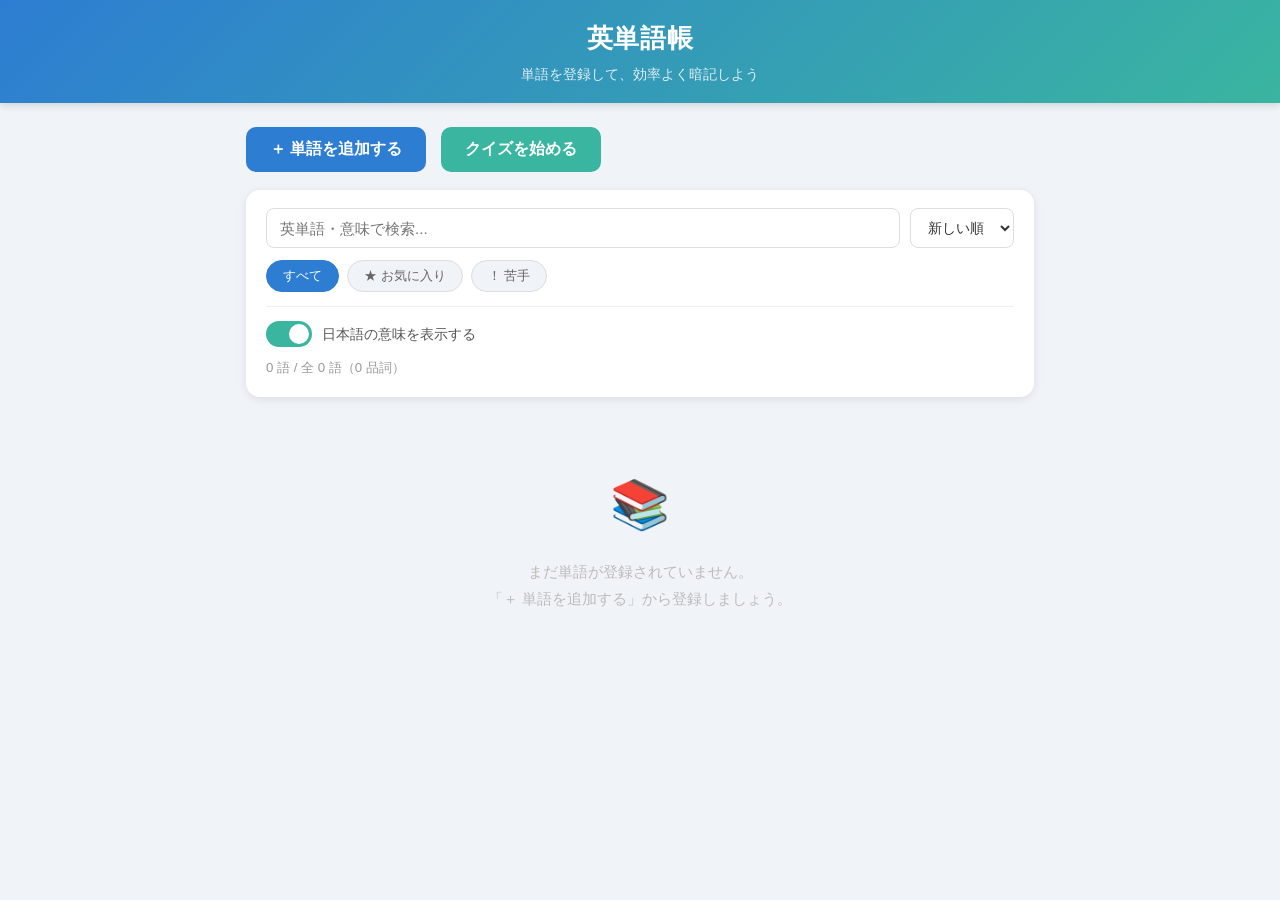
==== index.html @ 8b6fc69c "３ファイル構成へ移行し急１ファイル版を削除" ====
<!DOCTYPE html>
<html lang="ja">
<head>
  <meta charset="UTF-8">
  <meta name="viewport" content="width=device-width, initial-scale=1.0">
  <title>英単語帳</title>
  <link rel="stylesheet" href="style.css">
</head>
<body>

<header>
  <h1>英単語帳</h1>
  <p>単語を登録して、効率よく暗記しよう</p>
</header>

<div class="container">

  <!-- ボタン行：単語追加 & クイズ開始 -->
  <button class="open-form-btn" id="openFormBtn" onclick="handleFormToggle()">
    ＋ 単語を追加する
  </button>
  <button class="open-quiz-btn" id="openQuizBtn" onclick="handleQuizToggle()">
    クイズを始める
  </button>

  <!-- クイズセクション -->
  <div class="quiz-section" id="quizSection" style="display: none;">
    <h2 id="quizTitle">クイズ</h2>
    <!-- モード選択エリア（クイズ開始前に表示） -->
    <div id="quizModeArea"></div>
    <!-- クイズ本体エリア（出題中に表示） -->
    <div class="quiz-message" id="quizMessage"></div>
    <div id="quizContent"></div>
  </div>

  <!-- 登録・編集フォーム -->
  <div class="form-section" id="formSection" style="display: none;">
    <h2 id="formTitle">新しい単語を追加</h2>

    <!-- 英単語 -->
    <div class="form-group">
      <label for="inputWord">英単語<span class="required-mark">*</span></label>
      <input type="text" id="inputWord" placeholder="例: vocabulary">
      <div class="error-msg" id="wordError"></div>
    </div>

    <!-- 品詞 -->
    <div class="form-group">
      <label for="inputPartOfSpeech">品詞</label>
      <select id="inputPartOfSpeech">
        <option value="noun">noun（名詞）</option>
        <option value="verb">verb（動詞）</option>
        <option value="adjective">adjective（形容詞）</option>
        <option value="adverb">adverb（副詞）</option>
        <option value="preposition">preposition（前置詞）</option>
        <option value="conjunction">conjunction（接続詞）</option>
        <option value="pronoun">pronoun（代名詞）</option>
        <option value="phrase">phrase（熟語）</option>
        <option value="other">other（その他）</option>
      </select>
    </div>

    <!-- 日本語の意味（複数） -->
    <div class="form-group">
      <label>日本語の意味<span class="required-mark">*</span></label>
      <div class="dynamic-input-list" id="meaningsContainer"></div>
      <button class="add-item-btn" onclick="addMeaningInput()">＋ 意味を追加</button>
      <div class="error-msg" id="meaningError"></div>
    </div>

    <!-- 例文（複数） -->
    <div class="form-group">
      <label>例文</label>
      <div class="dynamic-input-list" id="examplesContainer"></div>
      <button class="add-item-btn" onclick="addExampleInput()">＋ 例文を追加</button>
    </div>

    <!-- 画像（品詞ごとに1枚・省略可） -->
    <div class="form-group">
      <label>画像（省略可・品詞ごとに1枚）</label>
      <div class="image-form-area">
        <div class="image-preview-box" id="imagePreviewBox">
          <span class="no-image-text" id="noImageText">画像なし</span>
          <img id="imagePreview" alt="プレビュー" style="display:none">
        </div>
        <div class="image-form-buttons">
          <label class="image-select-btn">
            画像を選ぶ
            <input type="file" id="imageFileInput" accept="image/*" style="display:none" onchange="handleImageSelect(event)">
          </label>
          <button type="button" class="image-action-btn" id="imageActionBtn" onclick="handleImageAction()" style="display:none">削除</button>
        </div>
      </div>
    </div>

    <!-- フォームボタン -->
    <div class="form-buttons">
      <button class="btn-primary" onclick="saveWord()">保存する</button>
      <button class="btn-cancel" onclick="cancelForm()">キャンセル</button>
    </div>
  </div>

  <!-- コントロールセクション -->
  <div class="controls-section">
    <!-- 検索・並び替え -->
    <div class="search-sort-row">
      <input
        type="text"
        class="search-input"
        id="searchInput"
        placeholder="英単語・意味で検索..."
        oninput="renderWordList()"
      >
      <select class="sort-select" id="sortSelect" onchange="renderWordList()">
        <option value="newest">新しい順</option>
        <option value="oldest">古い順</option>
        <option value="az">A-Z順</option>
        <option value="pos">品詞順</option>
      </select>
    </div>

    <!-- フィルターボタン -->
    <div class="filter-row">
      <button class="filter-btn active" onclick="setFilter('all', this)">すべて</button>
      <button class="filter-btn" onclick="setFilter('favorite', this)">★ お気に入り</button>
      <button class="filter-btn" onclick="setFilter('weak', this)">！ 苦手</button>
    </div>

    <!-- 意味表示トグル -->
    <div class="meaning-toggle-row">
      <label class="toggle-switch">
        <input type="checkbox" id="meaningToggle" checked onchange="renderWordList()">
        <span class="toggle-slider"></span>
      </label>
      <span class="toggle-label">日本語の意味を表示する</span>
    </div>


    <!-- 件数表示 -->
    <div class="word-count-text" id="wordCountText"></div>
  </div>

  <!-- 単語カード一覧 -->
  <div class="word-card-list" id="wordCardList"></div>

</div>

<!-- 削除確認モーダル -->
<div class="modal-overlay" id="deleteModal">
  <div class="modal-box">
    <h3>単語を削除しますか？</h3>
    <p id="deleteModalText">この操作は取り消せません。</p>
    <div class="modal-buttons">
      <button class="btn-modal-cancel" onclick="closeDeleteModal()">キャンセル</button>
      <button class="btn-modal-delete" onclick="confirmDelete()">削除する</button>
    </div>
  </div>
</div>

<script src="script.js"></script>

<!-- コピー完了トースト -->
<div class="copy-toast" id="copyToast"></div>

</body>
</html>
---- style.css ----
/* ===========================
   リセット・ベーススタイル
=========================== */
* {
  box-sizing: border-box;
  margin: 0;
  padding: 0;
}

body {
  font-family: -apple-system, BlinkMacSystemFont, 'Segoe UI', Roboto, sans-serif;
  background-color: #f0f4f8;
  color: #333;
  line-height: 1.6;
}

/* ===========================
   ヘッダー
=========================== */
header {
  background: linear-gradient(135deg, #2d7dd2, #3ab5a0);
  color: white;
  padding: 18px 20px;
  text-align: center;
  box-shadow: 0 2px 8px rgba(0, 0, 0, 0.15);
}

header h1 {
  font-size: 1.6rem;
  font-weight: 700;
  letter-spacing: 0.02em;
}

header p {
  font-size: 0.88rem;
  opacity: 0.85;
  margin-top: 4px;
}

/* ===========================
   コンテナ
=========================== */
.container {
  max-width: 820px;
  margin: 0 auto;
  padding: 24px 16px 48px;
}

/* ===========================
   単語追加ボタン
=========================== */
.open-form-btn {
  background: #2d7dd2;
  color: white;
  border: none;
  padding: 12px 24px;
  border-radius: 10px;
  cursor: pointer;
  font-size: 1rem;
  font-weight: 600;
  margin-bottom: 18px;
  transition: background 0.2s;
  display: inline-block;
}

.open-form-btn:hover {
  background: #2568b8;
}

/* ===========================
   フォームセクション
=========================== */
.form-section {
  background: white;
  border-radius: 14px;
  padding: 24px;
  margin-bottom: 20px;
  box-shadow: 0 2px 10px rgba(0, 0, 0, 0.09);
}

.form-section h2 {
  font-size: 1.1rem;
  color: #2d7dd2;
  margin-bottom: 20px;
  padding-bottom: 10px;
  border-bottom: 2px solid #e8f1fb;
}

/* フォームグループ */
.form-group {
  margin-bottom: 16px;
}

.form-group label {
  display: block;
  font-size: 0.85rem;
  font-weight: 600;
  color: #555;
  margin-bottom: 6px;
}

.required-mark {
  color: #e55;
  margin-left: 2px;
}

.form-group input[type="text"],
.form-group select {
  width: 100%;
  padding: 10px 13px;
  border: 1.5px solid #ddd;
  border-radius: 8px;
  font-size: 0.95rem;
  transition: border-color 0.2s;
  background: white;
  color: #333;
}

.form-group input[type="text"]:focus,
.form-group select:focus {
  outline: none;
  border-color: #2d7dd2;
  box-shadow: 0 0 0 3px rgba(45, 125, 210, 0.1);
}

/* エラーメッセージ */
.error-msg {
  color: #e55;
  font-size: 0.82rem;
  margin-top: 5px;
  display: none;
}

/* 動的入力リスト */
.dynamic-input-list {
  display: flex;
  flex-direction: column;
  gap: 8px;
  margin-bottom: 8px;
}

.dynamic-input-item {
  display: flex;
  gap: 8px;
  align-items: center;
}

.dynamic-input-item input[type="text"] {
  flex: 1;
  padding: 9px 12px;
  border: 1.5px solid #ddd;
  border-radius: 8px;
  font-size: 0.92rem;
  transition: border-color 0.2s;
}

.dynamic-input-item input[type="text"]:focus {
  outline: none;
  border-color: #2d7dd2;
  box-shadow: 0 0 0 3px rgba(45, 125, 210, 0.1);
}

.remove-item-btn {
  background: #fde8e8;
  color: #e55;
  border: none;
  width: 34px;
  height: 34px;
  border-radius: 7px;
  cursor: pointer;
  font-size: 1rem;
  flex-shrink: 0;
  transition: background 0.2s;
  line-height: 1;
}

.remove-item-btn:hover {
  background: #fbd0d0;
}

.add-item-btn {
  background: transparent;
  color: #3ab5a0;
  border: 1.5px dashed #3ab5a0;
  padding: 8px 16px;
  border-radius: 8px;
  cursor: pointer;
  font-size: 0.85rem;
  transition: background 0.2s;
}

.add-item-btn:hover {
  background: #e8faf7;
}

/* フォームボタン */
.form-buttons {
  display: flex;
  gap: 10px;
  margin-top: 20px;
  padding-top: 16px;
  border-top: 1px solid #f0f0f0;
}

.btn-primary {
  background: #2d7dd2;
  color: white;
  border: none;
  padding: 11px 26px;
  border-radius: 9px;
  cursor: pointer;
  font-size: 0.95rem;
  font-weight: 600;
  transition: background 0.2s;
}

.btn-primary:hover {
  background: #2568b8;
}

.btn-cancel {
  background: #f0f0f0;
  color: #666;
  border: none;
  padding: 11px 22px;
  border-radius: 9px;
  cursor: pointer;
  font-size: 0.95rem;
  transition: background 0.2s;
}

.btn-cancel:hover {
  background: #e0e0e0;
}

/* ===========================
   コントロールセクション（検索・並び替え・フィルター）
=========================== */
.controls-section {
  background: white;
  border-radius: 14px;
  padding: 18px 20px;
  margin-bottom: 20px;
  box-shadow: 0 2px 10px rgba(0, 0, 0, 0.09);
}

/* 検索・並び替え行 */
.search-sort-row {
  display: flex;
  gap: 10px;
  flex-wrap: wrap;
}

.search-input {
  flex: 1;
  min-width: 180px;
  padding: 10px 13px;
  border: 1.5px solid #ddd;
  border-radius: 8px;
  font-size: 0.95rem;
  transition: border-color 0.2s;
}

.search-input:focus {
  outline: none;
  border-color: #2d7dd2;
  box-shadow: 0 0 0 3px rgba(45, 125, 210, 0.1);
}

.sort-select {
  padding: 10px 13px;
  border: 1.5px solid #ddd;
  border-radius: 8px;
  font-size: 0.9rem;
  background: white;
  color: #333;
  cursor: pointer;
  transition: border-color 0.2s;
}

.sort-select:focus {
  outline: none;
  border-color: #2d7dd2;
}

/* フィルターボタン行 */
.filter-row {
  display: flex;
  gap: 8px;
  flex-wrap: wrap;
  margin-top: 12px;
}

.filter-btn {
  background: #f0f4f8;
  color: #666;
  border: 1.5px solid #ddd;
  padding: 6px 16px;
  border-radius: 20px;
  cursor: pointer;
  font-size: 0.83rem;
  transition: all 0.2s;
}

.filter-btn.active {
  background: #2d7dd2;
  color: white;
  border-color: #2d7dd2;
}

.filter-btn:hover:not(.active) {
  background: #e5edf7;
  border-color: #c5d5e8;
}

/* 意味表示トグル */
.meaning-toggle-row {
  display: flex;
  align-items: center;
  gap: 10px;
  margin-top: 14px;
  padding-top: 14px;
  border-top: 1px solid #f0f0f0;
}

/* トグルスイッチ */
.toggle-switch {
  position: relative;
  width: 46px;
  height: 26px;
  flex-shrink: 0;
}

.toggle-switch input {
  opacity: 0;
  width: 0;
  height: 0;
}

.toggle-slider {
  position: absolute;
  cursor: pointer;
  top: 0;
  left: 0;
  right: 0;
  bottom: 0;
  background: #ccc;
  border-radius: 26px;
  transition: 0.3s;
}

.toggle-slider::before {
  content: '';
  position: absolute;
  width: 20px;
  height: 20px;
  left: 3px;
  top: 3px;
  background: white;
  border-radius: 50%;
  transition: 0.3s;
}

.toggle-switch input:checked + .toggle-slider {
  background: #3ab5a0;
}

.toggle-switch input:checked + .toggle-slider::before {
  transform: translateX(20px);
}

.toggle-label {
  font-size: 0.9rem;
  color: #555;
}

/* 単語件数 */
.word-count-text {
  font-size: 0.83rem;
  color: #999;
  margin-top: 10px;
}

/* ===========================
   単語カード一覧
=========================== */
.word-card-list {
  display: flex;
  flex-direction: column;
  gap: 14px;
}

/* 単語カード */
.word-card {
  background: white;
  border-radius: 14px;
  padding: 18px 20px;
  box-shadow: 0 2px 10px rgba(0, 0, 0, 0.09);
  border-left: 5px solid #2d7dd2;
  transition: box-shadow 0.2s, border-color 0.2s;
}

.word-card:hover {
  box-shadow: 0 4px 16px rgba(0, 0, 0, 0.13);
}

/* カードの左ボーダー色：お気に入り・苦手の状態に応じて変える */
.word-card.is-favorite {
  border-left-color: #f5a623;
}

.word-card.is-weak {
  border-left-color: #ff9500;
}

.word-card.is-favorite.is-weak {
  border-left-color: #e55;
}

/* カードヘッダー */
.card-header {
  display: flex;
  align-items: flex-start;
  justify-content: space-between;
  gap: 12px;
  margin-bottom: 12px;
}

.word-title-area {
  flex: 1;
  min-width: 0;
}

.word-title {
  font-size: 1.35rem;
  font-weight: 700;
  color: #1a1a1a;
  word-break: break-word;
}

.pos-badge {
  display: inline-block;
  background: #e8f1fb;
  color: #2d7dd2;
  padding: 2px 10px;
  border-radius: 12px;
  font-size: 0.76rem;
  font-weight: 600;
  margin-top: 5px;
}

/* 品詞タブ */
.pos-tabs {
  display: flex;
  flex-wrap: wrap;
  gap: 5px;
  margin-top: 8px;
}

.pos-tab-btn {
  padding: 3px 12px;
  font-size: 0.76rem;
  font-weight: 600;
  border: 1.5px solid #c5d3f7;
  border-radius: 12px;
  background: white;
  color: #5b86e5;
  cursor: pointer;
  transition: background 0.15s, color 0.15s;
  white-space: nowrap;
}

.pos-tab-btn:hover {
  background: #eef2fd;
}

.pos-tab-btn.active {
  background: #2d7dd2;
  color: white;
  border-color: #2d7dd2;
}

/* フラグボタン群 */
.card-flag-buttons {
  display: flex;
  gap: 6px;
  flex-shrink: 0;
  flex-wrap: wrap;
  justify-content: flex-end;
}

.flag-btn {
  border: 1.5px solid #ddd;
  background: white;
  color: #999;
  padding: 5px 12px;
  border-radius: 7px;
  cursor: pointer;
  font-size: 0.8rem;
  transition: all 0.2s;
  white-space: nowrap;
}

.flag-btn:hover {
  background: #f5f5f5;
}

.flag-btn.favorite-on {
  background: #fff8e1;
  border-color: #f5a623;
  color: #d48806;
  font-weight: 600;
}

.flag-btn.weak-on {
  background: #fff3e0;
  border-color: #ff9500;
  color: #c67400;
  font-weight: 600;
}

/* 意味セクション */
.card-section {
  margin-bottom: 10px;
}

.card-section-label {
  font-size: 0.75rem;
  font-weight: 700;
  color: #aaa;
  text-transform: uppercase;
  letter-spacing: 0.06em;
  margin-bottom: 5px;
}

.meanings-list {
  list-style: none;
  padding: 0;
}

.meanings-list li {
  font-size: 0.95rem;
  color: #444;
  padding: 2px 0;
}

.meanings-list li::before {
  content: '・';
  color: #2d7dd2;
}

/* 意味が非表示のときのプレースホルダー */
.meaning-hidden-text {
  font-size: 0.88rem;
  color: #bbb;
  font-style: italic;
  padding: 4px 0;
}

/* 例文リスト（カード表示） */
.examples-list {
  list-style: none;
  padding: 0;
  display: flex;
  flex-direction: column;
  gap: 6px;
}

.examples-list li {
  padding: 6px 10px;
  border-left: 3px solid #e0e0e0;
  background: #fafafa;
  border-radius: 0 4px 4px 0;
}

.example-english {
  font-size: 0.88rem;
  color: #555;
  font-style: italic;
}

.example-japanese {
  font-size: 0.82rem;
  color: #999;
  margin-top: 2px;
}

/* コピーボタン（単語・例文共通） */
.copy-btn {
  display: inline-flex;
  align-items: center;
  gap: 3px;
  padding: 3px 8px;
  font-size: 0.75rem;
  color: #666;
  background: #f0f0f0;
  border: 1px solid #d8d8d8;
  border-radius: 12px;
  cursor: pointer;
  transition: background 0.15s, color 0.15s, border-color 0.15s;
  flex-shrink: 0;
  white-space: nowrap;
  min-height: 28px;
}

.copy-btn:hover {
  background: #e2e2e2;
  color: #333;
}

.copy-btn.copied {
  background: #d4edda;
  color: #1a7f37;
  border-color: #a8d5b5;
}

/* 単語タイトル行（単語名＋コピーボタン横並び） */
.word-title-row {
  display: flex;
  align-items: center;
  gap: 8px;
  flex-wrap: wrap;
}

/* 例文行（テキスト＋コピーボタン横並び） */
.example-row {
  display: flex;
  align-items: flex-start;
  gap: 6px;
}

.example-row .example-english {
  flex: 1;
  min-width: 0;
}

/* コピー完了トースト通知 */
.copy-toast {
  position: fixed;
  bottom: 24px;
  left: 50%;
  transform: translateX(-50%) translateY(12px);
  background: #2c3e50;
  color: #fff;
  padding: 8px 18px;
  border-radius: 20px;
  font-size: 0.85rem;
  pointer-events: none;
  opacity: 0;
  transition: opacity 0.2s, transform 0.2s;
  z-index: 9999;
  white-space: nowrap;
}

.copy-toast.show {
  opacity: 1;
  transform: translateX(-50%) translateY(0);
}

/* ===========================
   画像機能
=========================== */

/* カード内の画像表示エリア */
.card-image-area {
  margin: 10px 0 4px;
  text-align: center;
}

.card-image-img {
  max-width: 200px;
  max-height: 200px;
  width: auto;
  height: auto;
  border-radius: 8px;
  border: 1px solid #e8e8e8;
  object-fit: contain;
  display: block;
  margin: 0 auto;
}

/* フォーム内の画像入力エリア */
.image-form-area {
  display: flex;
  gap: 14px;
  align-items: flex-start;
  flex-wrap: wrap;
}

.image-preview-box {
  width: 110px;
  height: 110px;
  border: 2px dashed #d0d0d0;
  border-radius: 8px;
  display: flex;
  align-items: center;
  justify-content: center;
  overflow: hidden;
  flex-shrink: 0;
  background: #fafafa;
}

.image-preview-box img {
  max-width: 100%;
  max-height: 100%;
  object-fit: contain;
  display: block;
}

.no-image-text {
  font-size: 0.78rem;
  color: #bbb;
  text-align: center;
  padding: 4px;
}

.image-form-buttons {
  display: flex;
  flex-direction: column;
  gap: 8px;
  justify-content: flex-start;
}

/* 画像選択ボタン（label要素） */
.image-select-btn {
  display: inline-block;
  padding: 7px 14px;
  background: #f0f0f0;
  border: 1px solid #d0d0d0;
  border-radius: 8px;
  cursor: pointer;
  font-size: 0.85rem;
  color: #444;
  transition: background 0.15s;
  text-align: center;
  white-space: nowrap;
}

.image-select-btn:hover {
  background: #e4e4e4;
}

/* 画像操作ボタン（削除・取り消しなど） */
.image-action-btn {
  padding: 7px 14px;
  background: white;
  border: 1px solid #e0a0a0;
  border-radius: 8px;
  cursor: pointer;
  font-size: 0.85rem;
  color: #c0392b;
  transition: background 0.15s;
  white-space: nowrap;
}

.image-action-btn:hover {
  background: #fff0f0;
}

/* 例文ペア入力欄（フォーム） */
.example-pair-item {
  display: flex;
  gap: 8px;
  align-items: flex-start;
}

.example-pair-inputs {
  flex: 1;
  display: flex;
  flex-direction: column;
  gap: 5px;
}

.example-pair-inputs input[type="text"] {
  width: 100%;
  padding: 9px 12px;
  border: 1.5px solid #ddd;
  border-radius: 8px;
  font-size: 0.92rem;
  transition: border-color 0.2s;
}

.example-pair-inputs input[type="text"]:focus {
  outline: none;
  border-color: #2d7dd2;
  box-shadow: 0 0 0 3px rgba(45, 125, 210, 0.1);
}

.example-pair-inputs input.input-japanese {
  border-color: #e8e8e8;
  background: #fafafa;
  font-size: 0.88rem;
}

.example-pair-inputs input.input-japanese:focus {
  border-color: #3ab5a0;
  box-shadow: 0 0 0 3px rgba(58, 181, 160, 0.1);
  background: white;
}

/* クイズ成績表示（カード内） */
.card-stats {
  display: flex;
  align-items: center;
  gap: 14px;
  flex-wrap: wrap;
  padding: 8px 10px;
  background: #f8f9fb;
  border-radius: 8px;
  margin-bottom: 10px;
  font-size: 0.8rem;
}

.stat-item {
  color: #888;
  white-space: nowrap;
}

.stat-item span {
  font-weight: 600;
  color: #555;
}

.stat-accuracy {
  margin-left: auto;
  font-size: 0.8rem;
  font-weight: 700;
  padding: 3px 10px;
  border-radius: 12px;
  white-space: nowrap;
}

.stat-accuracy.not-tried {
  background: #f0f0f0;
  color: #aaa;
}

.stat-accuracy.low {
  background: #fde8e8;
  color: #c44;
}

.stat-accuracy.mid {
  background: #fff3e0;
  color: #b36200;
}

.stat-accuracy.high {
  background: #e6f7f3;
  color: #1d7a6a;
}

/* カードアクションボタン */
.card-actions {
  display: flex;
  gap: 8px;
  margin-top: 14px;
  padding-top: 12px;
  border-top: 1px solid #f0f0f0;
}

.btn-edit {
  background: #e8f1fb;
  color: #2d7dd2;
  border: none;
  padding: 7px 18px;
  border-radius: 7px;
  cursor: pointer;
  font-size: 0.85rem;
  font-weight: 600;
  transition: background 0.2s;
}

.btn-edit:hover {
  background: #d1e5f8;
}

.btn-delete {
  background: #fde8e8;
  color: #e55;
  border: none;
  padding: 7px 18px;
  border-radius: 7px;
  cursor: pointer;
  font-size: 0.85rem;
  font-weight: 600;
  transition: background 0.2s;
}

.btn-delete:hover {
  background: #fbd0d0;
}

/* ===========================
   空の状態
=========================== */
.empty-state {
  text-align: center;
  padding: 50px 20px;
  color: #bbb;
}

.empty-state-icon {
  font-size: 3rem;
  margin-bottom: 14px;
}

.empty-state p {
  font-size: 0.95rem;
  line-height: 1.8;
}

/* ===========================
   削除確認モーダル
=========================== */
.modal-overlay {
  display: none;
  position: fixed;
  top: 0;
  left: 0;
  right: 0;
  bottom: 0;
  background: rgba(0, 0, 0, 0.45);
  z-index: 1000;
  align-items: center;
  justify-content: center;
}

.modal-overlay.active {
  display: flex;
}

.modal-box {
  background: white;
  border-radius: 14px;
  padding: 28px 24px;
  max-width: 360px;
  width: 92%;
  box-shadow: 0 10px 36px rgba(0, 0, 0, 0.22);
}

.modal-box h3 {
  font-size: 1.1rem;
  color: #333;
  margin-bottom: 10px;
}

.modal-box p {
  font-size: 0.9rem;
  color: #666;
  margin-bottom: 22px;
  line-height: 1.6;
}

.modal-buttons {
  display: flex;
  gap: 10px;
  justify-content: flex-end;
}

.btn-modal-cancel {
  background: #f0f0f0;
  color: #666;
  border: none;
  padding: 10px 20px;
  border-radius: 8px;
  cursor: pointer;
  font-size: 0.9rem;
  transition: background 0.2s;
}

.btn-modal-cancel:hover {
  background: #e0e0e0;
}

.btn-modal-delete {
  background: #e55;
  color: white;
  border: none;
  padding: 10px 20px;
  border-radius: 8px;
  cursor: pointer;
  font-size: 0.9rem;
  font-weight: 600;
  transition: background 0.2s;
}

.btn-modal-delete:hover {
  background: #cc3333;
}

/* ===========================
   クイズセクション
=========================== */

/* クイズ開始ボタン */
.open-quiz-btn {
  background: #3ab5a0;
  color: white;
  border: none;
  padding: 12px 24px;
  border-radius: 10px;
  cursor: pointer;
  font-size: 1rem;
  font-weight: 600;
  margin-bottom: 18px;
  margin-left: 10px;
  transition: background 0.2s;
  display: inline-block;
}

.open-quiz-btn:hover {
  background: #2e9e8c;
}

/* クイズエリア全体 */
.quiz-section {
  background: white;
  border-radius: 14px;
  padding: 28px 24px;
  margin-bottom: 20px;
  box-shadow: 0 2px 10px rgba(0, 0, 0, 0.09);
  border-top: 4px solid #3ab5a0;
}

.quiz-section h2 {
  font-size: 1.1rem;
  color: #3ab5a0;
  margin-bottom: 6px;
}

/* クイズのメッセージ表示 */
.quiz-message {
  font-size: 0.92rem;
  color: #888;
  margin-bottom: 20px;
}

/* 問題の英単語 */
.quiz-question-word {
  font-size: 2rem;
  font-weight: 700;
  color: #1a1a1a;
  text-align: center;
  padding: 20px 10px 8px;
  letter-spacing: 0.03em;
}

/* 問題の品詞バッジ */
.quiz-question-pos {
  text-align: center;
  margin-bottom: 28px;
}

/* 4択ボタン群 */
.quiz-choices {
  display: grid;
  grid-template-columns: 1fr 1fr;
  gap: 12px;
  margin-bottom: 20px;
}

.quiz-choice-btn {
  background: #f5f7fa;
  border: 2px solid #e0e4ea;
  color: #333;
  padding: 14px 12px;
  border-radius: 10px;
  cursor: pointer;
  font-size: 0.92rem;
  line-height: 1.45;
  text-align: center;
  transition: background 0.15s, border-color 0.15s;
  word-break: break-all;
}

.quiz-choice-btn:hover:not(:disabled) {
  background: #eaf1fb;
  border-color: #2d7dd2;
}

/* 正解 */
.quiz-choice-btn.correct {
  background: #e6f7f3;
  border-color: #3ab5a0;
  color: #1d7a6a;
  font-weight: 700;
}

/* 不正解（選んだ選択肢） */
.quiz-choice-btn.wrong {
  background: #fde8e8;
  border-color: #e55;
  color: #a33;
  font-weight: 700;
}

/* 判定後はボタンを無効化 */
.quiz-choice-btn:disabled {
  cursor: default;
}

/* 正解 / 不正解フィードバック */
.quiz-feedback {
  text-align: center;
  font-size: 1.05rem;
  font-weight: 700;
  padding: 10px 0 6px;
  min-height: 32px;
}

.quiz-feedback.correct {
  color: #3ab5a0;
}

.quiz-feedback.wrong {
  color: #e55;
}

/* 次の問題へボタン */
.quiz-next-btn {
  display: block;
  width: 100%;
  background: #2d7dd2;
  color: white;
  border: none;
  padding: 13px;
  border-radius: 10px;
  cursor: pointer;
  font-size: 1rem;
  font-weight: 600;
  margin-top: 16px;
  transition: background 0.2s;
}

.quiz-next-btn:hover {
  background: #2568b8;
}

/* クイズ終了ボタン */
.quiz-end-btn {
  display: block;
  width: 100%;
  background: #f0f0f0;
  color: #666;
  border: none;
  padding: 11px;
  border-radius: 10px;
  cursor: pointer;
  font-size: 0.9rem;
  margin-top: 10px;
  transition: background 0.2s;
}

.quiz-end-btn:hover {
  background: #e0e0e0;
}

/* クイズモード選択UI */
.quiz-mode-group {
  margin-bottom: 18px;
}

.quiz-mode-row-label {
  font-size: 0.78rem;
  font-weight: 700;
  color: #aaa;
  text-transform: uppercase;
  letter-spacing: 0.06em;
  margin-bottom: 8px;
}

.quiz-mode-buttons {
  display: flex;
  flex-wrap: wrap;
  gap: 8px;
}

.quiz-mode-btn {
  background: #f0f4f8;
  color: #555;
  border: 1.5px solid #ddd;
  padding: 8px 16px;
  border-radius: 20px;
  cursor: pointer;
  font-size: 0.85rem;
  transition: all 0.2s;
  white-space: nowrap;
}

.quiz-mode-btn.selected {
  background: #3ab5a0;
  color: white;
  border-color: #3ab5a0;
  font-weight: 600;
}

.quiz-mode-btn:hover:not(.selected) {
  background: #e5edf7;
}

.quiz-pos-select-row {
  display: flex;
  align-items: center;
  gap: 10px;
  margin-top: 12px;
  padding: 12px 14px;
  background: #f5f9f8;
  border-radius: 8px;
}

.quiz-pos-select-row label {
  font-size: 0.85rem;
  color: #555;
  white-space: nowrap;
  font-weight: 600;
}

.quiz-pos-select-row select {
  flex: 1;
  padding: 8px 12px;
  border: 1.5px solid #ddd;
  border-radius: 8px;
  font-size: 0.9rem;
  background: white;
  color: #333;
}

.quiz-pos-select-row select:focus {
  outline: none;
  border-color: #3ab5a0;
}

.quiz-start-btn {
  display: block;
  width: 100%;
  background: #3ab5a0;
  color: white;
  border: none;
  padding: 13px;
  border-radius: 10px;
  cursor: pointer;
  font-size: 1rem;
  font-weight: 600;
  margin-top: 16px;
  transition: background 0.2s;
}

.quiz-start-btn:hover {
  background: #2e9e8c;
}

.quiz-mode-error {
  color: #e55;
  font-size: 0.88rem;
  margin-top: 10px;
  padding: 8px 12px;
  background: #fde8e8;
  border-radius: 8px;
  display: none;
}

/* ===========================
   スペル入力クイズ
=========================== */

/* 問題文（日本語の意味） */
.quiz-question-meaning {
  font-size: 1.5rem;
  font-weight: 700;
  color: #1a1a1a;
  text-align: center;
  padding: 20px 10px 8px;
  line-height: 1.5;
}

.quiz-question-hint {
  text-align: center;
  margin-bottom: 24px;
}

/* 入力欄 + 解答ボタンの行 */
.spell-input-area {
  display: flex;
  gap: 10px;
  margin-bottom: 12px;
}

.spell-input {
  flex: 1;
  padding: 12px 14px;
  border: 2px solid #ddd;
  border-radius: 10px;
  font-size: 1rem;
  transition: border-color 0.2s;
  min-width: 0;
}

.spell-input:focus {
  outline: none;
  border-color: #2d7dd2;
  box-shadow: 0 0 0 3px rgba(45, 125, 210, 0.1);
}

.spell-input:disabled {
  background: #f5f5f5;
  color: #aaa;
}

.spell-submit-btn {
  background: #2d7dd2;
  color: white;
  border: none;
  padding: 12px 22px;
  border-radius: 10px;
  cursor: pointer;
  font-size: 0.95rem;
  font-weight: 600;
  white-space: nowrap;
  transition: background 0.2s;
  flex-shrink: 0;
}

.spell-submit-btn:hover:not(:disabled) {
  background: #2568b8;
}

.spell-submit-btn:disabled {
  background: #aaa;
  cursor: default;
}

/* 不正解時の正解詳細ボックス */
.spell-answer-detail {
  background: #fafafa;
  border: 1.5px solid #eee;
  border-radius: 10px;
  padding: 14px 16px;
  margin-top: 8px;
}

.spell-answer-word {
  font-size: 1.2rem;
  font-weight: 700;
  color: #1a1a1a;
  margin-bottom: 6px;
}

.spell-answer-meanings {
  margin-top: 4px;
}

/* 英文入力クイズのヒント表示 */
.sentence-hint-box {
  display: flex;
  align-items: flex-start;
  gap: 8px;
  background: #f5f7fa;
  border: 1px solid #e8eaed;
  border-radius: 8px;
  padding: 10px 14px;
  margin-bottom: 14px;
  flex-wrap: wrap;
}

.sentence-hint-label {
  font-size: 0.78rem;
  color: #aaa;
  font-weight: 600;
  white-space: nowrap;
  padding-top: 2px;
}

.sentence-hint {
  font-family: monospace;
  font-size: 1rem;
  color: #999;
  letter-spacing: 0.08em;
  word-break: break-all;
}

/* 例文クイズの問題文（英文） */
.quiz-question-sentence {
  font-size: 1.3rem;
  font-weight: 600;
  color: #2c3e50;
  line-height: 1.6;
  margin-bottom: 8px;
  padding: 16px 20px;
  background: #f8f9fa;
  border-radius: 8px;
  border-left: 4px solid #5b86e5;
}

/* 例文クイズの出典（単語・品詞） */
.quiz-question-source {
  font-size: 0.85rem;
  color: #888;
  margin-bottom: 20px;
}

/* 例文穴埋めクイズ */
.fillblank-sentence {
  font-size: 1.15rem;
  font-weight: 600;
  color: #2c3e50;
  line-height: 1.7;
  margin-bottom: 10px;
  padding: 14px 18px;
  background: #f8fafc;
  border: 1.5px solid #d0dde8;
  border-radius: 10px;
  word-break: break-word;
}

.fillblank-japanese {
  font-size: 0.95rem;
  color: #555;
  margin-bottom: 12px;
  padding: 0 2px;
}

.fillblank-hint {
  display: flex;
  align-items: center;
  gap: 8px;
  margin-bottom: 12px;
  flex-wrap: wrap;
}

.fillblank-hint-label {
  font-size: 0.82rem;
  color: #999;
  white-space: nowrap;
}

.fillblank-hint-chars {
  font-family: monospace;
  font-size: 1rem;
  color: #2d7dd2;
  letter-spacing: 0.15em;
  font-weight: 700;
}

.fillblank-source {
  font-size: 0.82rem;
  color: #aaa;
  margin-bottom: 14px;
}

/* クイズ種別選択（4択 / スペル入力 / 英文入力） */
.quiz-type-group {
  margin-bottom: 20px;
  padding-bottom: 16px;
  border-bottom: 1px solid #f0f0f0;
}

/* ===========================
   レスポンシブ（スマホ対応）
=========================== */
@media (max-width: 520px) {
  header h1 {
    font-size: 1.3rem;
  }

  .card-header {
    flex-direction: column;
    gap: 10px;
  }

  .card-flag-buttons {
    justify-content: flex-start;
  }

  .word-title {
    font-size: 1.15rem;
  }

  .form-buttons {
    flex-direction: column;
  }

  .btn-primary,
  .btn-cancel {
    width: 100%;
    text-align: center;
  }

  .open-quiz-btn {
    margin-left: 0;
    margin-top: 8px;
  }

  .quiz-choices {
    grid-template-columns: 1fr;
  }

  .quiz-question-word {
    font-size: 1.6rem;
  }

  .copy-btn {
    min-height: 32px;
    padding: 4px 10px;
  }
}
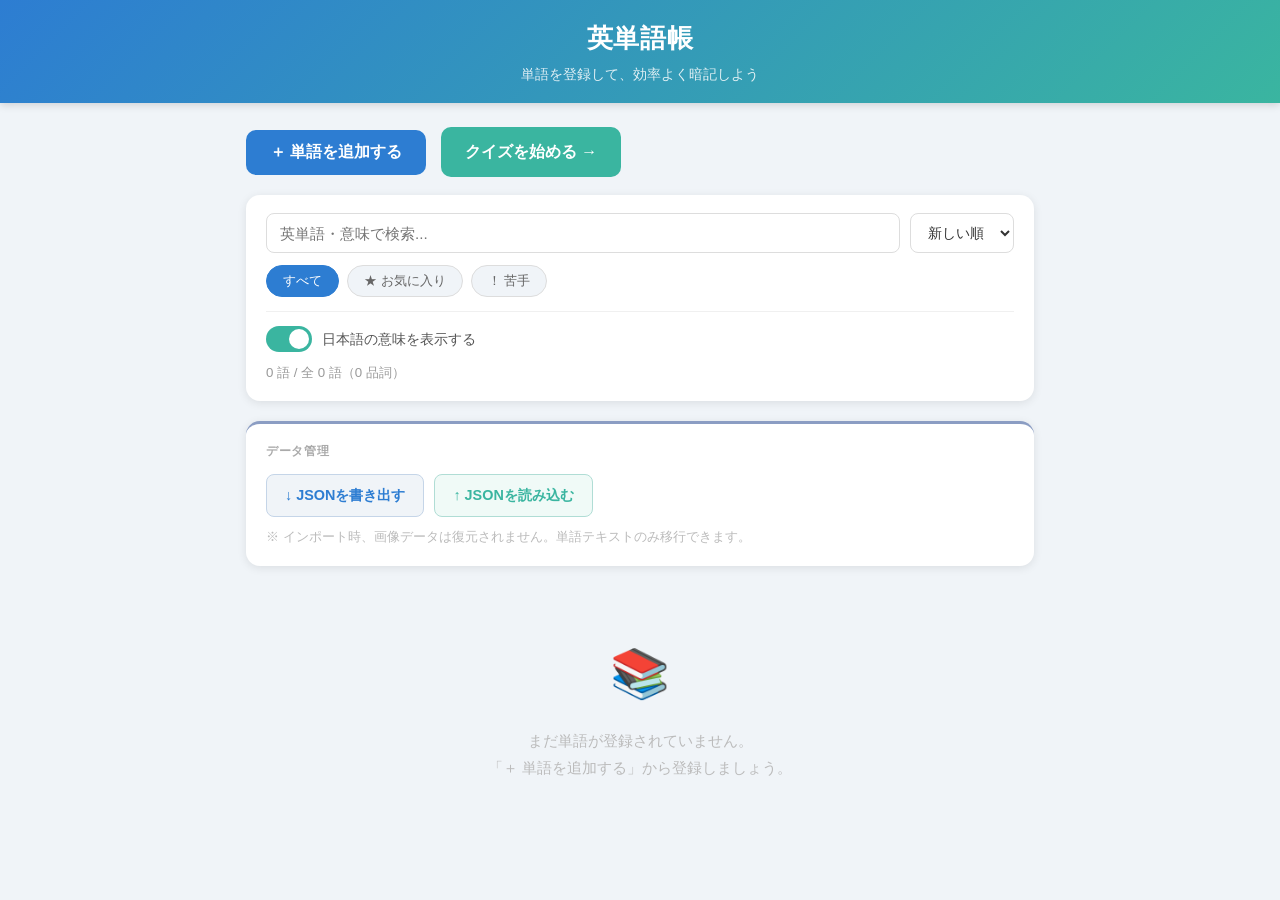
==== commit fe2463af: "JSONファイルで出入力" ====
--- a/index.html
+++ b/index.html
@@ -15,23 +15,11 @@
 
 <div class="container">
 
-  <!-- ボタン行：単語追加 & クイズ開始 -->
+  <!-- ボタン行：単語追加 & クイズへ -->
   <button class="open-form-btn" id="openFormBtn" onclick="handleFormToggle()">
     ＋ 単語を追加する
   </button>
-  <button class="open-quiz-btn" id="openQuizBtn" onclick="handleQuizToggle()">
-    クイズを始める
-  </button>
-
-  <!-- クイズセクション -->
-  <div class="quiz-section" id="quizSection" style="display: none;">
-    <h2 id="quizTitle">クイズ</h2>
-    <!-- モード選択エリア（クイズ開始前に表示） -->
-    <div id="quizModeArea"></div>
-    <!-- クイズ本体エリア（出題中に表示） -->
-    <div class="quiz-message" id="quizMessage"></div>
-    <div id="quizContent"></div>
-  </div>
+  <a href="quiz.html" class="go-quiz-btn">クイズを始める →</a>
 
   <!-- 登録・編集フォーム -->
   <div class="form-section" id="formSection" style="display: none;">
@@ -140,6 +128,20 @@
     <div class="word-count-text" id="wordCountText"></div>
   </div>
 
+  <!-- データ管理セクション -->
+  <div class="data-manage-section">
+    <div class="data-manage-header">データ管理</div>
+    <div class="data-manage-buttons">
+      <button class="btn-export" onclick="exportToJson()">↓ JSONを書き出す</button>
+      <label class="btn-import">
+        ↑ JSONを読み込む
+        <input type="file" id="importFileInput" accept=".json" style="display:none" onchange="handleImportFileSelect(event)">
+      </label>
+    </div>
+    <p class="data-manage-note">※ インポート時、画像データは復元されません。単語テキストのみ移行できます。</p>
+    <div class="data-manage-result" id="dataManageResult" style="display:none"></div>
+  </div>
+
   <!-- 単語カード一覧 -->
   <div class="word-card-list" id="wordCardList"></div>
 
@@ -157,6 +159,38 @@
   </div>
 </div>
 
+<!-- インポート確認モーダル -->
+<div class="modal-overlay" id="importModal">
+  <div class="modal-box import-modal-box">
+    <h3>JSONを読み込む</h3>
+    <p id="importFileInfo" class="import-file-info"></p>
+
+    <div class="import-mode-group">
+      <label class="import-mode-option">
+        <input type="radio" name="importMode" value="merge" checked onchange="updateImportWarning()">
+        <div class="import-mode-text">
+          <span class="import-mode-name">追加</span>
+          <span class="import-mode-desc">既存のデータに追加します。同じ単語・同じ品詞の組は重複としてスキップします。</span>
+        </div>
+      </label>
+      <label class="import-mode-option">
+        <input type="radio" name="importMode" value="replace" onchange="updateImportWarning()">
+        <div class="import-mode-text">
+          <span class="import-mode-name">置き換え</span>
+          <span class="import-mode-desc">現在のデータをすべて削除して、読み込んだデータに置き換えます。</span>
+        </div>
+      </label>
+    </div>
+
+    <p class="import-warning" id="importWarning" style="display:none"></p>
+
+    <div class="modal-buttons">
+      <button class="btn-modal-cancel" onclick="closeImportModal()">キャンセル</button>
+      <button class="btn-modal-confirm" onclick="confirmImport()">読み込む</button>
+    </div>
+  </div>
+</div>
+
 <script src="script.js"></script>
 
 <!-- コピー完了トースト -->
--- a/style.css
+++ b/style.css
@@ -993,8 +993,8 @@
    クイズセクション
 =========================== */
 
-/* クイズ開始ボタン */
-.open-quiz-btn {
+/* クイズへ遷移ボタン（index.html） */
+.go-quiz-btn {
   background: #3ab5a0;
   color: white;
   border: none;
@@ -1007,10 +1007,40 @@
   margin-left: 10px;
   transition: background 0.2s;
   display: inline-block;
-}
-
-.open-quiz-btn:hover {
+  text-decoration: none;
+}
+
+.go-quiz-btn:hover {
   background: #2e9e8c;
+}
+
+/* ===========================
+   クイズページ専用レイアウト
+=========================== */
+
+/* quiz.html のコンテナ：クイズエリアを中央に集中させる */
+.quiz-page-container {
+  max-width: 640px;
+}
+
+/* 単語帳に戻るボタン */
+.back-to-vocab-btn {
+  display: inline-block;
+  color: #2d7dd2;
+  background: #eaf1fb;
+  border: 1.5px solid #c5d5e8;
+  padding: 8px 18px;
+  border-radius: 8px;
+  font-size: 0.9rem;
+  font-weight: 600;
+  text-decoration: none;
+  margin-bottom: 18px;
+  transition: background 0.2s, border-color 0.2s;
+}
+
+.back-to-vocab-btn:hover {
+  background: #d6e6f7;
+  border-color: #2d7dd2;
 }
 
 /* クイズエリア全体 */
@@ -1456,6 +1486,188 @@
 }
 
 /* ===========================
+   データ管理セクション
+=========================== */
+.data-manage-section {
+  background: white;
+  border-radius: 14px;
+  padding: 18px 20px;
+  margin-bottom: 20px;
+  box-shadow: 0 2px 10px rgba(0, 0, 0, 0.09);
+  border-top: 3px solid #8b9dc3;
+}
+
+.data-manage-header {
+  font-size: 0.78rem;
+  font-weight: 700;
+  color: #aaa;
+  text-transform: uppercase;
+  letter-spacing: 0.06em;
+  margin-bottom: 12px;
+}
+
+.data-manage-buttons {
+  display: flex;
+  gap: 10px;
+  flex-wrap: wrap;
+}
+
+.btn-export {
+  background: #f0f4f8;
+  color: #2d7dd2;
+  border: 1.5px solid #c5d5e8;
+  padding: 9px 18px;
+  border-radius: 8px;
+  cursor: pointer;
+  font-size: 0.9rem;
+  font-weight: 600;
+  transition: background 0.2s, border-color 0.2s;
+}
+
+.btn-export:hover {
+  background: #d6e6f7;
+  border-color: #2d7dd2;
+}
+
+.btn-import {
+  background: #f0faf7;
+  color: #3ab5a0;
+  border: 1.5px solid #b0ddd5;
+  padding: 9px 18px;
+  border-radius: 8px;
+  cursor: pointer;
+  font-size: 0.9rem;
+  font-weight: 600;
+  transition: background 0.2s, border-color 0.2s;
+  display: inline-block;
+  user-select: none;
+}
+
+.btn-import:hover {
+  background: #d6f0ea;
+  border-color: #3ab5a0;
+}
+
+.data-manage-note {
+  font-size: 0.8rem;
+  color: #bbb;
+  margin-top: 10px;
+}
+
+/* 結果通知エリア */
+.data-manage-result {
+  margin-top: 12px;
+  padding: 10px 14px;
+  border-radius: 8px;
+  font-size: 0.88rem;
+  font-weight: 600;
+  line-height: 1.5;
+}
+
+.data-manage-result.success {
+  background: #e6f7f3;
+  color: #1d7a6a;
+  border: 1px solid #b0ddd5;
+}
+
+.data-manage-result.error {
+  background: #fde8e8;
+  color: #a33;
+  border: 1px solid #f5b8b8;
+}
+
+/* ===========================
+   インポートモーダル
+=========================== */
+.import-modal-box {
+  max-width: 460px;
+}
+
+.import-file-info {
+  font-size: 0.88rem;
+  color: #555;
+  background: #f5f7fa;
+  border-radius: 8px;
+  padding: 8px 12px;
+  margin-bottom: 18px !important;
+}
+
+.import-mode-group {
+  display: flex;
+  flex-direction: column;
+  gap: 10px;
+  margin-bottom: 14px;
+}
+
+.import-mode-option {
+  display: flex;
+  align-items: flex-start;
+  gap: 10px;
+  padding: 12px 14px;
+  border: 1.5px solid #e0e4ea;
+  border-radius: 10px;
+  cursor: pointer;
+  transition: border-color 0.2s, background 0.2s;
+}
+
+.import-mode-option:has(input:checked) {
+  border-color: #3ab5a0;
+  background: #f0faf7;
+}
+
+.import-mode-option input[type="radio"] {
+  margin-top: 3px;
+  flex-shrink: 0;
+  accent-color: #3ab5a0;
+}
+
+.import-mode-text {
+  display: flex;
+  flex-direction: column;
+  gap: 3px;
+}
+
+.import-mode-name {
+  font-size: 0.95rem;
+  font-weight: 700;
+  color: #333;
+}
+
+.import-mode-desc {
+  font-size: 0.82rem;
+  color: #888;
+  line-height: 1.5;
+}
+
+.import-warning {
+  font-size: 0.85rem;
+  font-weight: 600;
+  color: #c05000;
+  background: #fff3e0;
+  border: 1px solid #ffcc80;
+  border-radius: 8px;
+  padding: 8px 12px;
+  margin-bottom: 18px !important;
+}
+
+/* インポートモーダルの実行ボタン */
+.btn-modal-confirm {
+  background: #3ab5a0;
+  color: white;
+  border: none;
+  padding: 10px 20px;
+  border-radius: 8px;
+  cursor: pointer;
+  font-size: 0.9rem;
+  font-weight: 600;
+  transition: background 0.2s;
+}
+
+.btn-modal-confirm:hover {
+  background: #2e9e8c;
+}
+
+/* ===========================
    レスポンシブ（スマホ対応）
 =========================== */
 @media (max-width: 520px) {
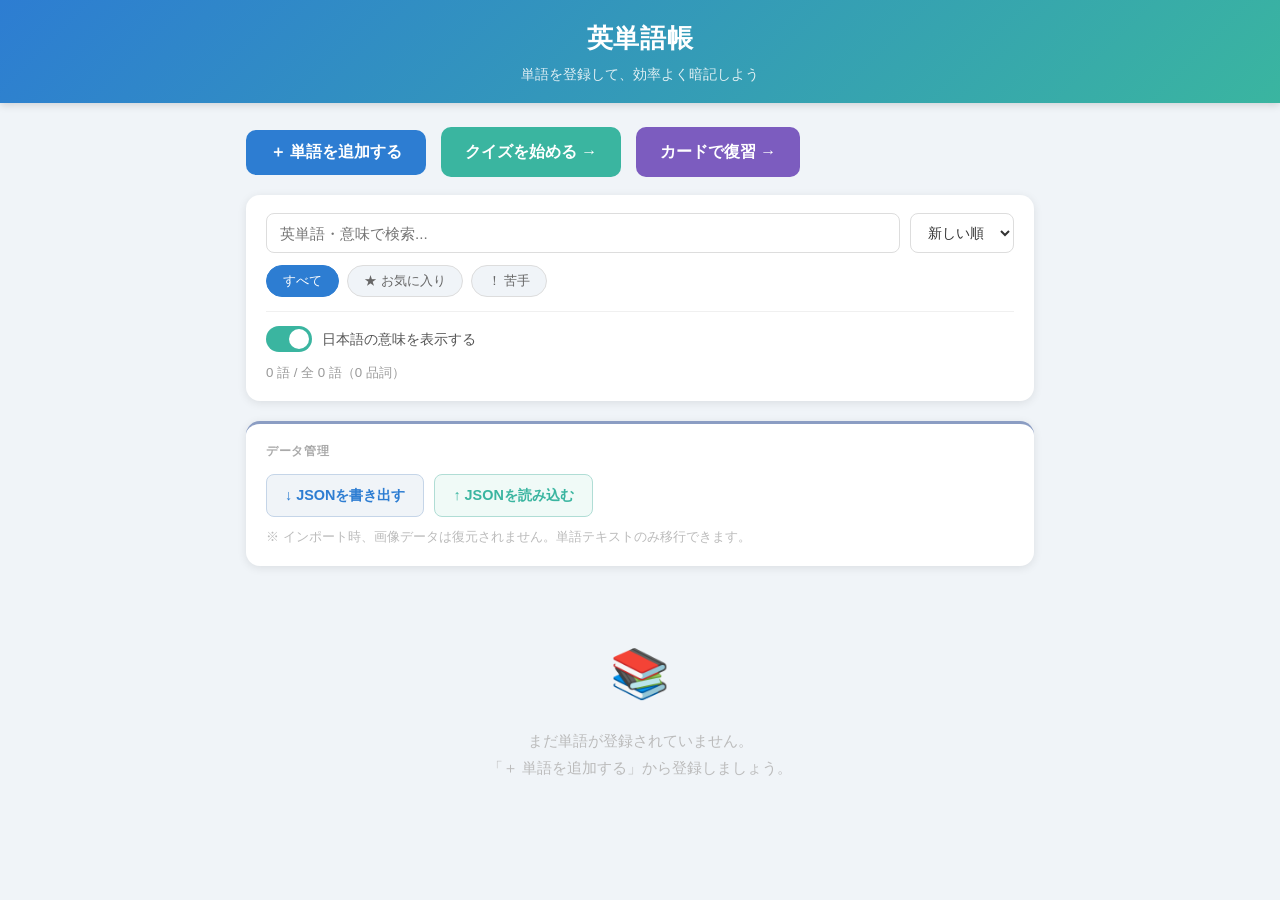
==== commit 19574b63: "フラッシュカード機能の追加" ====
--- a/index.html
+++ b/index.html
@@ -19,7 +19,8 @@
   <button class="open-form-btn" id="openFormBtn" onclick="handleFormToggle()">
     ＋ 単語を追加する
   </button>
-  <a href="quiz.html" class="go-quiz-btn">クイズを始める →</a>
+  <a href="quiz.html"       class="go-quiz-btn">クイズを始める →</a>
+  <a href="flashcards.html" class="go-flashcard-btn">カードで復習 →</a>
 
   <!-- 登録・編集フォーム -->
   <div class="form-section" id="formSection" style="display: none;">
--- a/style.css
+++ b/style.css
@@ -1716,3 +1716,538 @@
     padding: 4px 10px;
   }
 }
+
+/* ===========================
+   フラッシュカードページ
+=========================== */
+
+/* フラッシュカードへ遷移ボタン（index.html） */
+.go-flashcard-btn {
+  background: #7c5cbf;
+  color: white;
+  border: none;
+  padding: 12px 24px;
+  border-radius: 10px;
+  cursor: pointer;
+  font-size: 1rem;
+  font-weight: 600;
+  margin-bottom: 18px;
+  margin-left: 10px;
+  transition: background 0.2s;
+  display: inline-block;
+  text-decoration: none;
+}
+
+.go-flashcard-btn:hover {
+  background: #6a4caa;
+}
+
+/* フラッシュカードページのコンテナ */
+.fc-page-container {
+  max-width: 680px;
+}
+
+/* 絞り込み・設定パネル */
+.fc-filter-section {
+  background: white;
+  border-radius: 14px;
+  padding: 18px 20px;
+  margin-bottom: 20px;
+  box-shadow: 0 2px 10px rgba(0, 0, 0, 0.09);
+}
+
+/* メインフィルター行（すべて・お気に入り・苦手） */
+.fc-filter-row {
+  display: flex;
+  gap: 8px;
+  flex-wrap: wrap;
+}
+
+.fc-filter-btn {
+  background: #f0f4f8;
+  color: #666;
+  border: 1.5px solid #ddd;
+  padding: 6px 16px;
+  border-radius: 20px;
+  cursor: pointer;
+  font-size: 0.83rem;
+  transition: all 0.2s;
+  white-space: nowrap;
+}
+
+.fc-filter-btn.active {
+  background: #2d7dd2;
+  color: white;
+  border-color: #2d7dd2;
+}
+
+.fc-filter-btn:hover:not(.active) {
+  background: #e5edf7;
+  border-color: #c5d5e8;
+}
+
+/* 品詞フィルター行 */
+.fc-filter-pos-row {
+  display: flex;
+  gap: 6px;
+  flex-wrap: wrap;
+  margin-top: 10px;
+  padding-top: 10px;
+  border-top: 1px solid #f0f0f0;
+}
+
+.fc-pos-filter-btn {
+  background: #f5f0ff;
+  color: #7c5cbf;
+  border: 1.5px solid #d5c8f0;
+  padding: 4px 13px;
+  border-radius: 16px;
+  cursor: pointer;
+  font-size: 0.78rem;
+  font-weight: 600;
+  transition: all 0.2s;
+  white-space: nowrap;
+}
+
+.fc-pos-filter-btn.active {
+  background: #7c5cbf;
+  color: white;
+  border-color: #7c5cbf;
+}
+
+.fc-pos-filter-btn:hover:not(.active) {
+  background: #ece4ff;
+  border-color: #b9a5e0;
+}
+
+/* ランダムトグル行 */
+.fc-random-row {
+  display: flex;
+  align-items: center;
+  gap: 10px;
+  margin-top: 12px;
+  padding-top: 12px;
+  border-top: 1px solid #f0f0f0;
+}
+
+.fc-card-count {
+  margin-left: auto;
+  font-size: 0.82rem;
+  color: #999;
+}
+
+/* ===========================
+   フラッシュカードエリア
+=========================== */
+
+.fc-area {
+  display: flex;
+  flex-direction: column;
+  align-items: center;
+  gap: 18px;
+}
+
+/* 空メッセージ */
+.fc-empty {
+  background: white;
+  border-radius: 14px;
+  padding: 52px 24px;
+  text-align: center;
+  box-shadow: 0 2px 10px rgba(0, 0, 0, 0.09);
+  width: 100%;
+  color: #888;
+  font-size: 0.95rem;
+  line-height: 2;
+}
+
+/* カードラッパー（中央寄せ） */
+.fc-card-wrapper {
+  width: 100%;
+  display: flex;
+  justify-content: center;
+}
+
+/* フラッシュカード本体（3D パースペクティブコンテナ） */
+.fc-card {
+  width: 100%;
+  max-width: 560px;
+  height: 340px;
+  perspective: 1200px;
+  cursor: pointer;
+  user-select: none;
+  -webkit-user-select: none;
+}
+
+/* カード内側（回転する要素） */
+.fc-card-inner {
+  position: relative;
+  width: 100%;
+  height: 100%;
+  transform-style: preserve-3d;
+  -webkit-transform-style: preserve-3d;
+  transition: transform 0.55s cubic-bezier(0.4, 0.2, 0.2, 1);
+}
+
+.fc-card-inner.flipped {
+  transform: rotateY(180deg);
+}
+
+/* 表面・裏面 共通 */
+.fc-card-front,
+.fc-card-back {
+  position: absolute;
+  top: 0;
+  left: 0;
+  width: 100%;
+  height: 100%;
+  backface-visibility: hidden;
+  -webkit-backface-visibility: hidden;
+  border-radius: 18px;
+  box-shadow: 0 8px 32px rgba(0, 0, 0, 0.12);
+  display: flex;
+  flex-direction: column;
+  align-items: center;
+  justify-content: center;
+}
+
+/* 表面 */
+.fc-card-front {
+  background: white;
+  border-top: 6px solid #2d7dd2;
+}
+
+.fc-card-front-content {
+  display: flex;
+  flex-direction: column;
+  align-items: center;
+  justify-content: center;
+  flex: 1;
+  width: 100%;
+  padding: 24px 28px 0;
+}
+
+/* カード表面の英単語 */
+.fc-word {
+  font-size: 2.8rem;
+  font-weight: 800;
+  color: #1a1a1a;
+  letter-spacing: 0.02em;
+  text-align: center;
+  word-break: break-word;
+  line-height: 1.2;
+}
+
+/* カード表面のヒント文 */
+.fc-flip-hint {
+  font-size: 0.72rem;
+  color: #c8c8c8;
+  padding: 12px 0 18px;
+  letter-spacing: 0.06em;
+}
+
+/* 裏面 */
+.fc-card-back {
+  background: #f7f4ff;
+  border-top: 6px solid #7c5cbf;
+  transform: rotateY(180deg);
+  justify-content: flex-start;
+  padding: 22px 28px;
+  overflow-y: auto;
+}
+
+.fc-card-back-content {
+  width: 100%;
+}
+
+/* 裏面：品詞バッジ */
+.fc-back-pos {
+  display: inline-block;
+  font-size: 0.78rem;
+  font-weight: 700;
+  color: #7c5cbf;
+  background: #ede8ff;
+  padding: 3px 13px;
+  border-radius: 12px;
+  margin-bottom: 13px;
+  letter-spacing: 0.03em;
+}
+
+/* 裏面：意味リスト */
+.fc-back-meanings {
+  list-style: none;
+  padding: 0;
+  margin: 0 0 14px;
+}
+
+.fc-back-meanings li {
+  font-size: 1.0rem;
+  color: #333;
+  padding: 3px 0;
+  line-height: 1.55;
+}
+
+.fc-back-meanings li::before {
+  content: '・';
+  color: #7c5cbf;
+}
+
+/* 裏面：例文リスト */
+.fc-back-examples {
+  display: flex;
+  flex-direction: column;
+  gap: 8px;
+}
+
+.fc-back-example-item {
+  padding: 8px 12px;
+  border-left: 3px solid #c4b0f0;
+  background: white;
+  border-radius: 0 6px 6px 0;
+}
+
+.fc-back-example-en {
+  font-size: 0.88rem;
+  color: #555;
+  font-style: italic;
+  line-height: 1.55;
+}
+
+.fc-back-example-ja {
+  font-size: 0.82rem;
+  color: #888;
+  margin-top: 3px;
+  line-height: 1.4;
+}
+
+/* ===========================
+   表/裏ボタン・ナビゲーション
+=========================== */
+
+/* 表を見る / 裏を見る ボタン */
+.fc-face-btns {
+  display: flex;
+  gap: 10px;
+  justify-content: center;
+}
+
+.fc-face-btn {
+  background: white;
+  color: #555;
+  border: 1.5px solid #ddd;
+  padding: 8px 22px;
+  border-radius: 20px;
+  cursor: pointer;
+  font-size: 0.88rem;
+  transition: all 0.2s;
+}
+
+.fc-face-btn:hover {
+  background: #f0f0f0;
+  border-color: #bbb;
+}
+
+/* 前へ / 次へ ナビゲーション */
+.fc-nav {
+  display: flex;
+  align-items: center;
+  gap: 16px;
+  justify-content: center;
+  width: 100%;
+  max-width: 560px;
+}
+
+.fc-nav-btn {
+  background: white;
+  color: #2d7dd2;
+  border: 1.5px solid #c5d5e8;
+  padding: 10px 24px;
+  border-radius: 10px;
+  cursor: pointer;
+  font-size: 0.95rem;
+  font-weight: 600;
+  transition: all 0.2s;
+}
+
+.fc-nav-btn:hover:not(:disabled) {
+  background: #eaf1fb;
+  border-color: #2d7dd2;
+}
+
+.fc-nav-btn:disabled {
+  opacity: 0.32;
+  cursor: not-allowed;
+}
+
+.fc-progress {
+  font-size: 0.9rem;
+  color: #888;
+  min-width: 64px;
+  text-align: center;
+}
+
+/* ===========================
+   レスポンシブ（フラッシュカード）
+=========================== */
+@media (max-width: 520px) {
+  .fc-card {
+    height: 280px;
+  }
+
+  .fc-word {
+    font-size: 2.1rem;
+  }
+
+  .fc-card-back {
+    padding: 16px 18px;
+  }
+
+  .fc-back-meanings li {
+    font-size: 0.95rem;
+  }
+
+  .fc-nav-btn {
+    padding: 9px 16px;
+    font-size: 0.88rem;
+  }
+
+  .go-flashcard-btn {
+    margin-left: 0;
+    margin-top: 0;
+  }
+}
+
+/* ===========================
+   フラッシュカード自動モード
+=========================== */
+
+/* モード切替行 */
+.fc-mode-row {
+  display: flex;
+  gap: 6px;
+  margin-top: 12px;
+  padding-top: 12px;
+  border-top: 1px solid #f0f0f0;
+}
+
+.fc-mode-btn {
+  background: #f0f4f8;
+  color: #666;
+  border: 1.5px solid #ddd;
+  padding: 7px 22px;
+  border-radius: 8px;
+  cursor: pointer;
+  font-size: 0.88rem;
+  font-weight: 600;
+  transition: all 0.2s;
+}
+
+.fc-mode-btn.active {
+  background: #2d7dd2;
+  color: white;
+  border-color: #2d7dd2;
+}
+
+.fc-mode-btn:hover:not(.active) {
+  background: #e5edf7;
+  border-color: #c5d5e8;
+}
+
+/* ステップインジケーター */
+.fc-auto-step-indicator {
+  display: flex;
+  align-items: center;
+  gap: 10px;
+  justify-content: center;
+}
+
+.fc-step-item {
+  font-size: 0.82rem;
+  font-weight: 700;
+  color: #ccc;
+  transition: color 0.3s;
+  letter-spacing: 0.03em;
+}
+
+.fc-step-item::before {
+  content: '●';
+  font-size: 0.5rem;
+  margin-right: 5px;
+  vertical-align: middle;
+}
+
+.fc-step-item.active  { color: #7c5cbf; }
+.fc-step-item.done    { color: #3ab5a0; }
+.fc-step-item.pending { color: #ccc; }
+.fc-step-item.skip    { color: #e8e8e8; }
+
+.fc-step-sep {
+  color: #ddd;
+  font-size: 0.78rem;
+}
+
+/* 自動モード：再生コントロール */
+.fc-auto-controls {
+  display: flex;
+  gap: 10px;
+  justify-content: center;
+}
+
+.fc-auto-btn {
+  display: inline-flex;
+  align-items: center;
+  gap: 6px;
+  padding: 11px 30px;
+  border-radius: 10px;
+  font-size: 0.95rem;
+  font-weight: 600;
+  border: none;
+  cursor: pointer;
+  transition: background 0.2s, transform 0.1s;
+}
+
+.fc-auto-btn:active {
+  transform: scale(0.97);
+}
+
+.fc-auto-start-btn {
+  background: #7c5cbf;
+  color: white;
+}
+.fc-auto-start-btn:hover { background: #6a4caa; }
+
+.fc-auto-pause-btn {
+  background: #f0f4f8;
+  color: #555;
+  border: 1.5px solid #ddd;
+}
+.fc-auto-pause-btn:hover { background: #e0e0e0; }
+
+.fc-auto-resume-btn {
+  background: #3ab5a0;
+  color: white;
+}
+.fc-auto-resume-btn:hover { background: #2e9e8c; }
+
+/* 例文の段階表示（自動モード step 1 で例文を一時的に隠す） */
+.fc-card-back .fc-back-examples {
+  transition: opacity 0.4s ease;
+}
+
+.fc-card-back.hide-examples .fc-back-examples {
+  opacity: 0;
+  pointer-events: none;
+}
+
+/* ===========================
+   レスポンシブ（自動モード）
+=========================== */
+@media (max-width: 520px) {
+  .fc-auto-btn {
+    padding: 10px 20px;
+    font-size: 0.88rem;
+  }
+
+  .fc-step-item {
+    font-size: 0.75rem;
+  }
+}
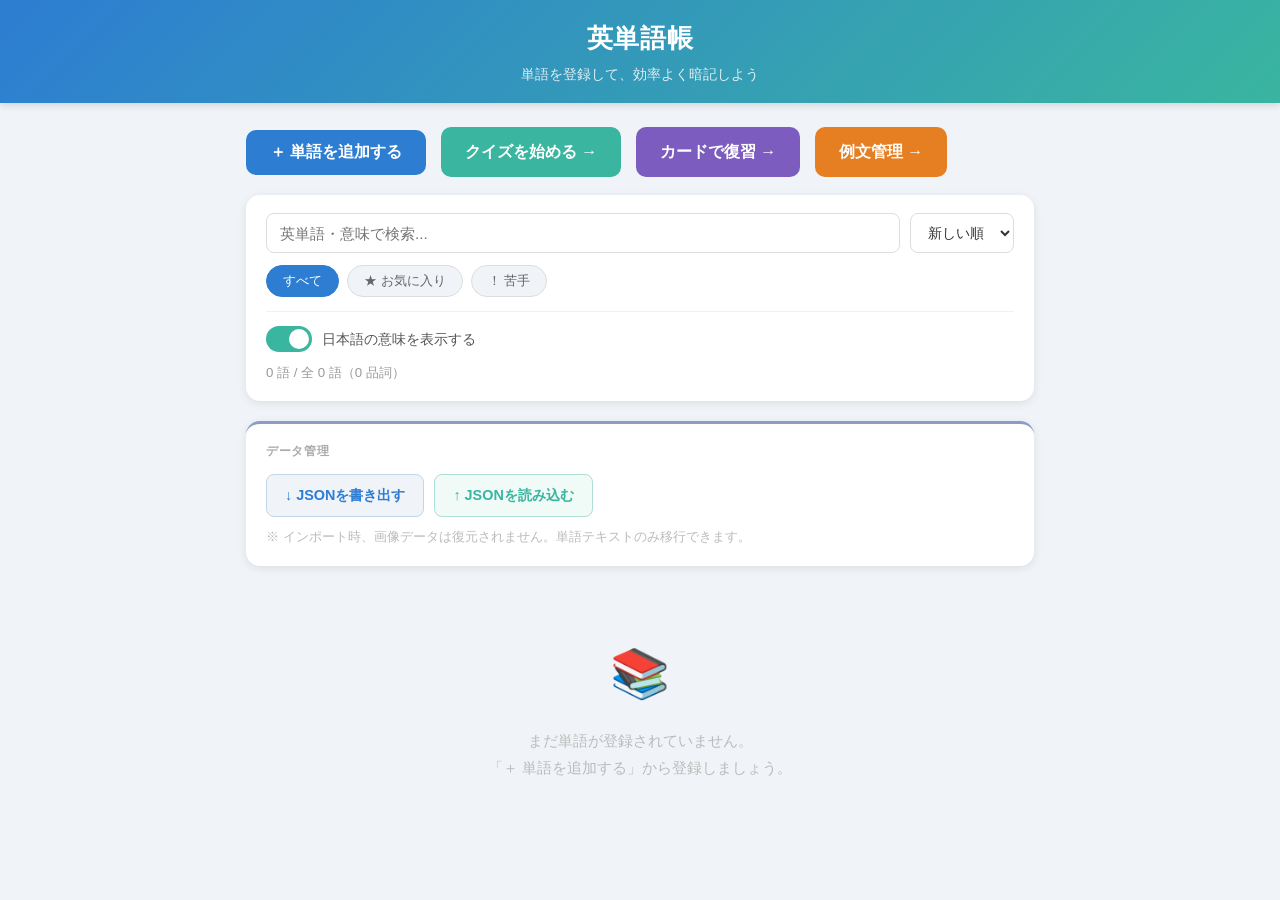
==== commit 9342eb77: "example sentence" ====
--- a/index.html
+++ b/index.html
@@ -21,6 +21,7 @@
   </button>
   <a href="quiz.html"       class="go-quiz-btn">クイズを始める →</a>
   <a href="flashcards.html" class="go-flashcard-btn">カードで復習 →</a>
+  <a href="sentences.html"  class="go-sentences-btn">例文管理 →</a>
 
   <!-- 登録・編集フォーム -->
   <div class="form-section" id="formSection" style="display: none;">
--- a/style.css
+++ b/style.css
@@ -1562,6 +1562,7 @@
   font-size: 0.88rem;
   font-weight: 600;
   line-height: 1.5;
+  white-space: pre-line;
 }
 
 .data-manage-result.success {
@@ -2251,3 +2252,247 @@
     font-size: 0.75rem;
   }
 }
+
+/* ===========================
+   例文管理ページ
+=========================== */
+
+/* 例文管理ページへ遷移するボタン（index.html） */
+.go-sentences-btn {
+  background: #e67e22;
+  color: white;
+  border: none;
+  padding: 12px 24px;
+  border-radius: 10px;
+  cursor: pointer;
+  font-size: 1rem;
+  font-weight: 600;
+  margin-bottom: 18px;
+  margin-left: 10px;
+  transition: background 0.2s;
+  display: inline-block;
+  text-decoration: none;
+}
+
+.go-sentences-btn:hover {
+  background: #ca6f1e;
+}
+
+/* 例文管理ページのコンテナ幅 */
+.sentences-page-container {
+  max-width: 820px;
+}
+
+/* 例文カード */
+.sentence-card {
+  background: white;
+  border-radius: 14px;
+  padding: 18px 20px;
+  box-shadow: 0 2px 10px rgba(0, 0, 0, 0.09);
+  border-left: 5px solid #e67e22;
+  transition: box-shadow 0.2s;
+}
+
+.sentence-card:hover {
+  box-shadow: 0 4px 16px rgba(0, 0, 0, 0.13);
+}
+
+/* 英文テキスト */
+.sentence-card-english {
+  font-size: 1.1rem;
+  font-weight: 700;
+  color: #1a1a1a;
+  line-height: 1.6;
+  margin-bottom: 6px;
+  word-break: break-word;
+}
+
+/* 日本語訳テキスト */
+.sentence-card-japanese {
+  font-size: 0.95rem;
+  color: #555;
+  margin-bottom: 12px;
+  line-height: 1.5;
+}
+
+/* 関連単語エリア */
+.sentence-card-related {
+  display: flex;
+  align-items: flex-start;
+  gap: 8px;
+  flex-wrap: wrap;
+  margin-bottom: 10px;
+}
+
+.sentence-related-label {
+  font-size: 0.75rem;
+  font-weight: 700;
+  color: #aaa;
+  text-transform: uppercase;
+  letter-spacing: 0.06em;
+  white-space: nowrap;
+  padding-top: 2px;
+}
+
+.sentence-related-words {
+  display: flex;
+  flex-wrap: wrap;
+  gap: 5px;
+}
+
+/* 関連単語バッジ */
+.sentence-related-word {
+  display: inline-block;
+  background: #fef3e8;
+  color: #c0681a;
+  padding: 2px 10px;
+  border-radius: 12px;
+  font-size: 0.78rem;
+  font-weight: 600;
+  border: 1px solid #f0c090;
+}
+
+/* 関連単語なしの表示 */
+.sentence-no-related {
+  font-size: 0.82rem;
+  color: #ccc;
+  font-style: italic;
+}
+
+/* ===========================
+   レスポンシブ（例文管理）
+=========================== */
+@media (max-width: 520px) {
+  .go-sentences-btn {
+    margin-left: 0;
+    margin-top: 0;
+  }
+
+  .sentence-card-english {
+    font-size: 1rem;
+  }
+}
+
+/* ===========================
+   作品一覧ページ（sentences.html）
+=========================== */
+
+/* カテゴリーセクション */
+.work-category-section {
+  margin-bottom: 28px;
+}
+
+.work-category-section-header {
+  margin-bottom: 10px;
+}
+
+/* カテゴリーバッジ（作品一覧用） */
+.work-cat-badge {
+  display: inline-block;
+  padding: 3px 14px;
+  border-radius: 14px;
+  font-size: 0.8rem;
+  font-weight: 700;
+  letter-spacing: 0.03em;
+}
+
+.work-cat-movie  { background: #dbeafe; color: #1e40af; }
+.work-cat-song   { background: #fce7f3; color: #9d174d; }
+.work-cat-book   { background: #d1fae5; color: #065f46; }
+.work-cat-tv     { background: #ede9fe; color: #5b21b6; }
+.work-cat-game   { background: #ffedd5; color: #9a3412; }
+.work-cat-other  { background: #f3f4f6; color: #4b5563; }
+
+/* 作品カードのコンテナ */
+.work-cards {
+  display: flex;
+  flex-direction: column;
+  gap: 10px;
+}
+
+/* 作品カード */
+.work-card {
+  background: white;
+  border-radius: 12px;
+  padding: 16px 18px;
+  box-shadow: 0 2px 8px rgba(0, 0, 0, 0.08);
+  display: flex;
+  align-items: center;
+  justify-content: space-between;
+  gap: 12px;
+  transition: box-shadow 0.2s;
+}
+
+.work-card:hover {
+  box-shadow: 0 4px 14px rgba(0, 0, 0, 0.12);
+}
+
+.work-card-info {
+  flex: 1;
+  min-width: 0;
+}
+
+.work-card-title {
+  font-size: 1.05rem;
+  font-weight: 700;
+  color: #1a1a1a;
+  margin-bottom: 3px;
+  word-break: break-word;
+}
+
+.work-card-count {
+  font-size: 0.82rem;
+  color: #999;
+}
+
+/* 「開く」ボタン */
+.btn-open-work {
+  background: #e8f1fb;
+  color: #2d7dd2;
+  border: 1.5px solid #c5d5e8;
+  padding: 8px 18px;
+  border-radius: 8px;
+  font-size: 0.88rem;
+  font-weight: 600;
+  text-decoration: none;
+  white-space: nowrap;
+  flex-shrink: 0;
+  transition: background 0.2s, border-color 0.2s;
+}
+
+.btn-open-work:hover {
+  background: #d6e6f7;
+  border-color: #2d7dd2;
+}
+
+/* ===========================
+   作品ページ（sentence-work.html）
+=========================== */
+
+/* コピーボタン行（英文カードの中） */
+.sentence-copy-buttons {
+  display: flex;
+  gap: 6px;
+  flex-wrap: wrap;
+  margin-bottom: 8px;
+}
+
+/* ===========================
+   レスポンシブ（作品ページ）
+=========================== */
+@media (max-width: 520px) {
+  .work-card {
+    flex-direction: column;
+    align-items: flex-start;
+    gap: 10px;
+  }
+
+  .btn-open-work {
+    width: 100%;
+    text-align: center;
+  }
+
+  .sentence-copy-buttons {
+    gap: 5px;
+  }
+}
